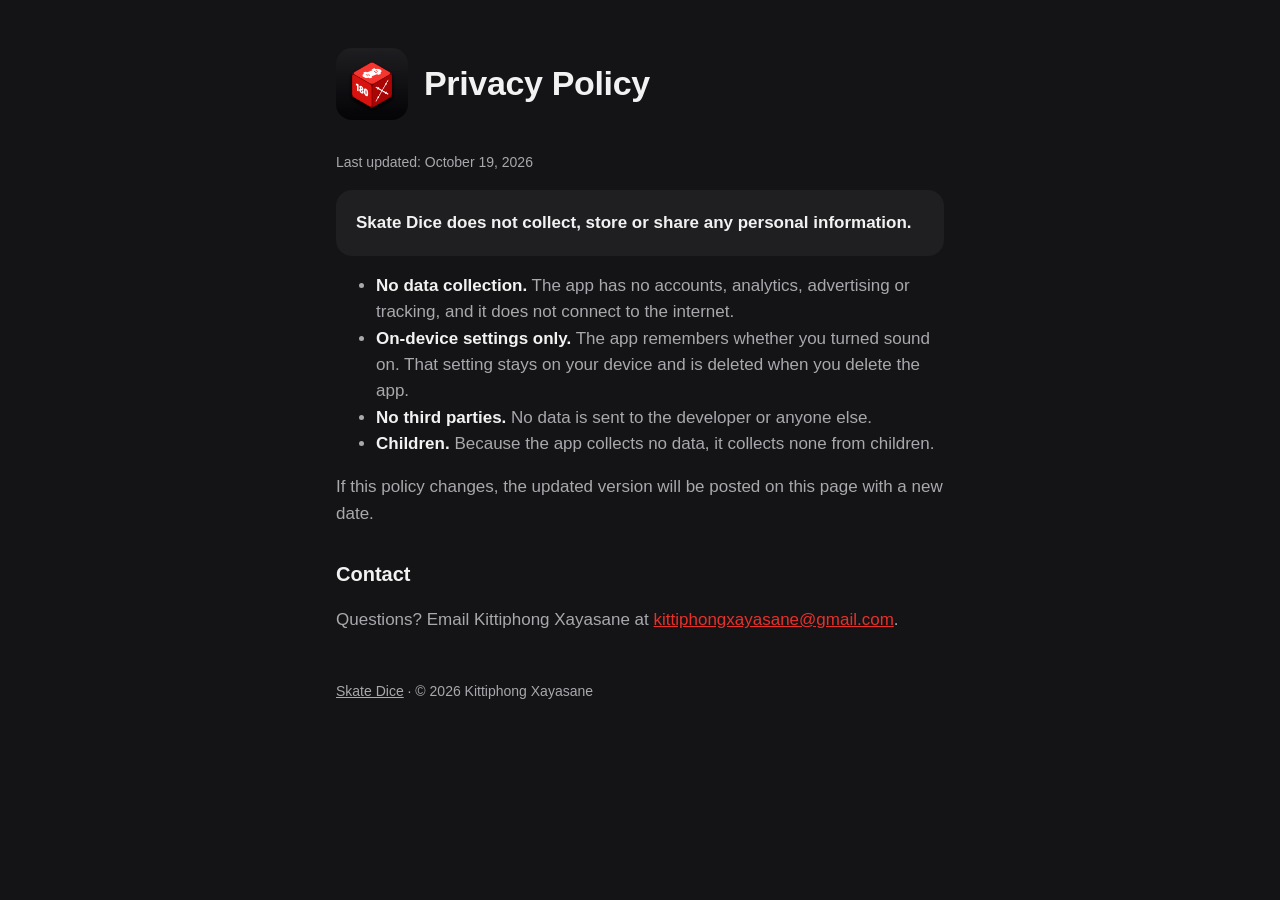
==== privacy/index.html @ 428cccda "Skate Dice support and privacy pages Co-Authored-By: Claude Opus 5.5 <noreply@anthropic.com>" ====
<!doctype html>
<html lang="en">
<head>
  <meta charset="utf-8">
  <meta name="viewport" content="width=device-width, initial-scale=1">
  <title>Skate Dice Privacy</title>
  <meta name="description" content="Privacy policy for the Skate Dice iPhone app.">
  <link rel="icon" href="../icon.png">
  <link rel="stylesheet" href="../style.css">
</head>
<body>
<main>
  <header>
    <img src="../icon.png" alt="Skate Dice app icon">
    <h1>Privacy Policy</h1>
  </header>

  <p class="updated">Last updated: October 19, 2026</p>

  <div class="card">
    <p><strong>Skate Dice does not collect, store or share any personal information.</strong></p>
  </div>

  <ul>
    <li><strong>No data collection.</strong> The app has no accounts, analytics, advertising or tracking, and it does not connect to the internet.</li>
    <li><strong>On-device settings only.</strong> The app remembers whether you turned sound on. That setting stays on your device and is deleted when you delete the app.</li>
    <li><strong>No third parties.</strong> No data is sent to the developer or anyone else.</li>
    <li><strong>Children.</strong> Because the app collects no data, it collects none from children.</li>
  </ul>

  <p>If this policy changes, the updated version will be posted on this page with a new date.</p>

  <h2>Contact</h2>
  <p>Questions? Email Kittiphong Xayasane at <a href="mailto:kittiphongxayasane@gmail.com">kittiphongxayasane@gmail.com</a>.</p>

  <footer>
    <a href="../">Skate Dice</a> · © 2026 Kittiphong Xayasane
  </footer>
</main>
</body>
</html>
---- style.css ----
:root {
  --bg: #141416;
  --card: #1f1f22;
  --text: #f2f2f2;
  --muted: #a8a8ad;
  --red: #e8302a;
}
* { box-sizing: border-box; }
body {
  margin: 0;
  background: var(--bg);
  color: var(--text);
  font: 17px/1.55 -apple-system, BlinkMacSystemFont, "Segoe UI", Roboto, Helvetica, Arial, sans-serif;
}
main { max-width: 640px; margin: 0 auto; padding: 48px 16px 64px; }
header { display: flex; align-items: center; gap: 16px; margin-bottom: 32px; }
header img { width: 72px; height: 72px; border-radius: 16px; }
h1 { font-size: 34px; line-height: 1.1; margin: 0; letter-spacing: -0.01em; }
h2 { font-size: 20px; margin: 32px 0 8px; }
p, li { color: var(--muted); }
strong { color: var(--text); }
a { color: var(--red); }
.card { background: var(--card); border-radius: 16px; padding: 20px; margin: 16px 0; }
.card p { margin: 0; }
.updated { font-size: 14px; }
footer { margin-top: 48px; font-size: 14px; color: var(--muted); }
footer a { color: var(--muted); }
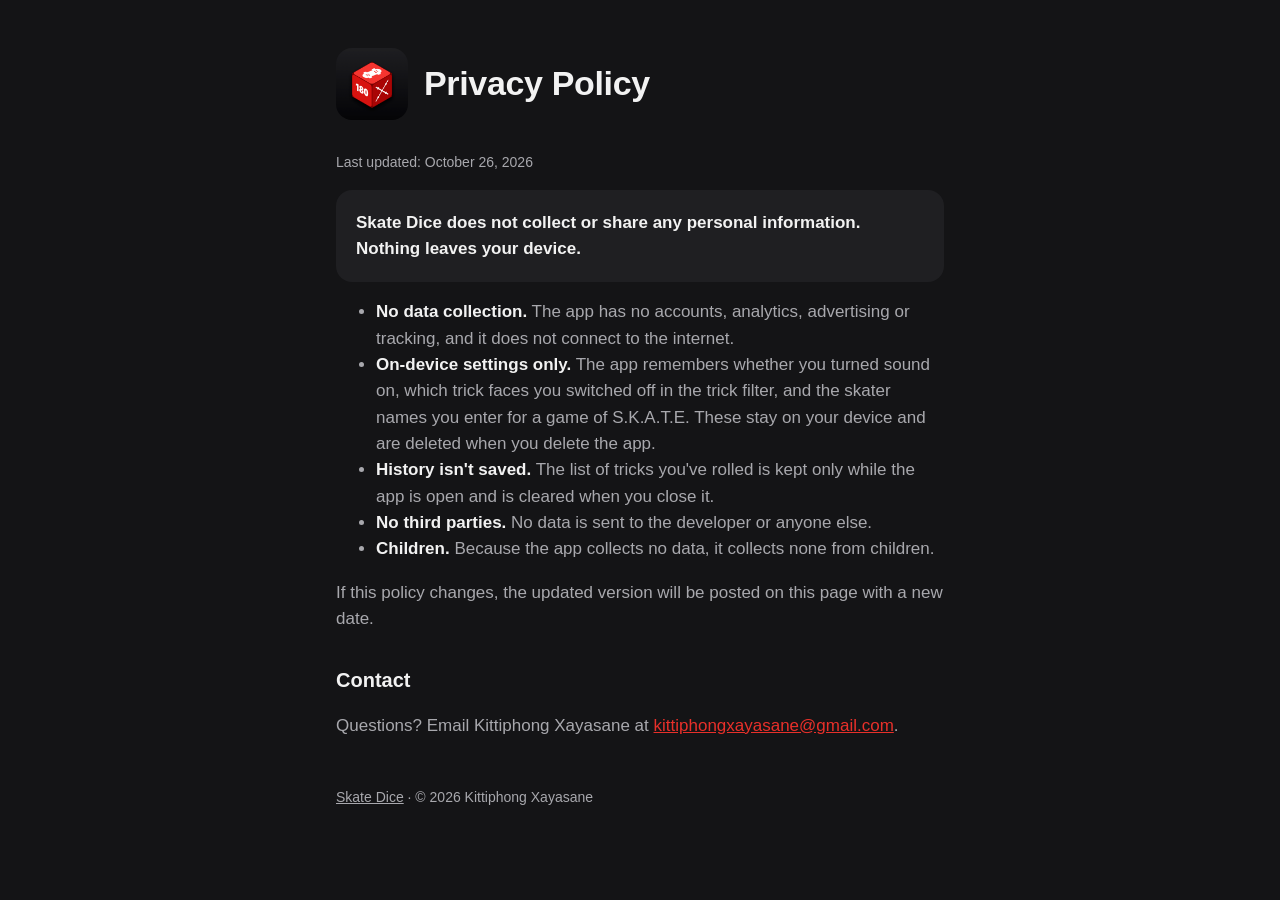
==== commit f060c27e: "Privacy policy: cover trick filter and skater names stored on device Co-Authored-By: Claude Opus 5.5" ====
--- a/privacy/index.html
+++ b/privacy/index.html
@@ -15,15 +15,16 @@
     <h1>Privacy Policy</h1>
   </header>
 
-  <p class="updated">Last updated: October 19, 2026</p>
+  <p class="updated">Last updated: October 26, 2026</p>
 
   <div class="card">
-    <p><strong>Skate Dice does not collect, store or share any personal information.</strong></p>
+    <p><strong>Skate Dice does not collect or share any personal information. Nothing leaves your device.</strong></p>
   </div>
 
   <ul>
     <li><strong>No data collection.</strong> The app has no accounts, analytics, advertising or tracking, and it does not connect to the internet.</li>
-    <li><strong>On-device settings only.</strong> The app remembers whether you turned sound on. That setting stays on your device and is deleted when you delete the app.</li>
+    <li><strong>On-device settings only.</strong> The app remembers whether you turned sound on, which trick faces you switched off in the trick filter, and the skater names you enter for a game of S.K.A.T.E. These stay on your device and are deleted when you delete the app.</li>
+    <li><strong>History isn't saved.</strong> The list of tricks you've rolled is kept only while the app is open and is cleared when you close it.</li>
     <li><strong>No third parties.</strong> No data is sent to the developer or anyone else.</li>
     <li><strong>Children.</strong> Because the app collects no data, it collects none from children.</li>
   </ul>
